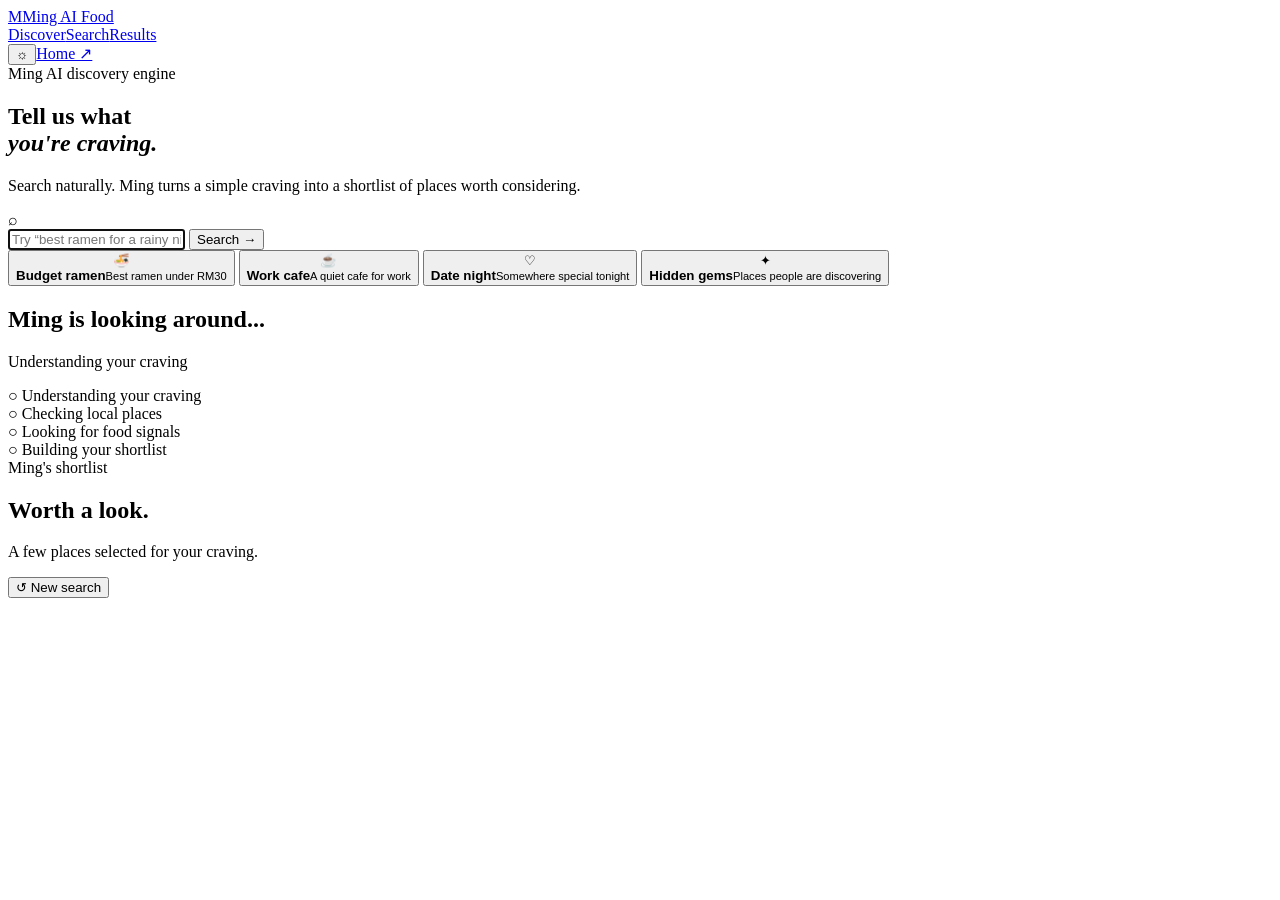
==== search.html @ c179a922 "Search Functions" ====
<!DOCTYPE html>
<html lang="en">
<head>
<meta charset="UTF-8">
<meta name="viewport" content="width=device-width, initial-scale=1.0">
<title>Ming AI Food — Search</title>
<link rel="stylesheet" href="assets/css/style.css">
<link rel="stylesheet" href="assets/css/search.css">
</head>
<body>
<div class="site-shell">
<header class="topbar">
<a class="brand" href="index.html"><span class="brand-mark">M</span><span class="brand-text">Ming AI Food</span></a>
<nav class="desktop-nav"><a href="index.html">Discover</a><a href="search.html" class="active">Search</a><a href="#results">Results</a></nav>
<div class="topbar-actions"><button class="icon-button" id="themeToggle">☼</button><a class="nav-cta" href="index.html">Home ↗</a></div>
</header>

<main class="search-page">
<section class="search-hero">
<div class="eyebrow"><span class="pulse-dot"></span> Ming AI discovery engine</div>
<h1>Tell us what<br><em>you're craving.</em></h1>
<p>Search naturally. Ming turns a simple craving into a shortlist of places worth considering.</p>

<div class="big-search-card" id="searchCard">
<div class="search-icon">⌕</div>
<input id="searchInput" autofocus placeholder="Try “best ramen for a rainy night”">
<button id="searchButton">Search <span>→</span></button>
</div>

<div class="prompt-grid">
<button data-query="Best ramen under RM30"><span>🍜</span><div><strong>Budget ramen</strong><small>Best ramen under RM30</small></div></button>
<button data-query="Quiet cafe for work"><span>☕</span><div><strong>Work cafe</strong><small>A quiet cafe for work</small></div></button>
<button data-query="Date night restaurant"><span>♡</span><div><strong>Date night</strong><small>Somewhere special tonight</small></div></button>
<button data-query="Hidden food gems nearby"><span>✦</span><div><strong>Hidden gems</strong><small>Places people are discovering</small></div></button>
</div>
</section>

<section class="ai-processing" id="processingState">
<div class="processing-orb"><span></span><span></span><span></span></div>
<h2>Ming is looking around...</h2>
<p id="processingText">Understanding your craving</p>
<div class="processing-steps">
<div class="processing-step" data-step="0"><span>○</span> Understanding your craving</div>
<div class="processing-step" data-step="1"><span>○</span> Checking local places</div>
<div class="processing-step" data-step="2"><span>○</span> Looking for food signals</div>
<div class="processing-step" data-step="3"><span>○</span> Building your shortlist</div>
</div>
</section>

<section class="results-section" id="results">
<div class="results-heading">
<div><span class="section-kicker">Ming's shortlist</span><h2>Worth a look.</h2><p id="resultsSubtitle">A few places selected for your craving.</p></div>
<button class="filter-button" id="resetSearch">↺ New search</button>
</div>
<div class="results-grid" id="resultsGrid"></div>
</section>
</main>
<div class="toast" id="toast"></div>
<script src="assets/js/app.js"></script>
<script src="assets/js/search.js"></script>
</body>
</html>
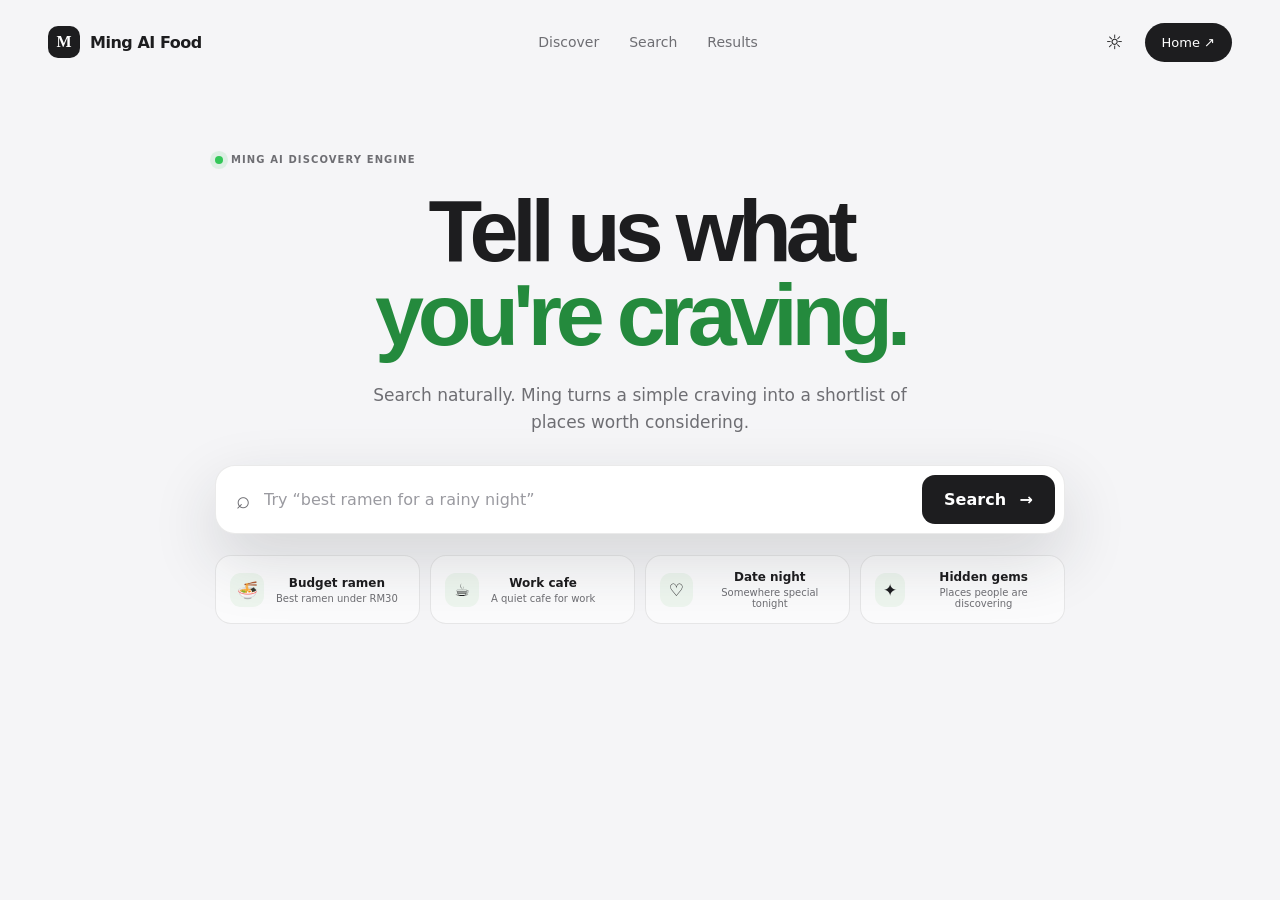
==== commit 586fab29: "Script links commits" ====
--- a/search.html
+++ b/search.html
@@ -4,8 +4,8 @@
 <meta charset="UTF-8">
 <meta name="viewport" content="width=device-width, initial-scale=1.0">
 <title>Ming AI Food — Search</title>
-<link rel="stylesheet" href="assets/css/style.css">
-<link rel="stylesheet" href="assets/css/search.css">
+<link rel="stylesheet" href="style.css">
+<link rel="stylesheet" href="search.css">
 </head>
 <body>
 <div class="site-shell">
@@ -56,7 +56,7 @@
 </section>
 </main>
 <div class="toast" id="toast"></div>
-<script src="assets/js/app.js"></script>
+<script src="app.js"></script>
 <script src="assets/js/search.js"></script>
 </body>
 </html>
--- a/style.css
+++ b/style.css
@@ -0,0 +1 @@
+@import url('https://fonts.googleapis.com/css2?family=DM+Sans:wght@400;500;600;700&family=Manrope:wght@500;600;700;800&display=swap');:root{--bg:#f5f5f7;--card:#fff;--text:#1d1d1f;--muted:#6e6e73;--line:rgba(29,29,31,.09);--green:#34c759;--green-dark:#248a3d;--shadow:0 24px 70px rgba(31,35,42,.11);--radius-xl:32px;--radius-lg:24px}*{box-sizing:border-box}html{scroll-behavior:smooth}body{margin:0;background:var(--bg);color:var(--text);font-family:"DM Sans",system-ui,sans-serif;-webkit-font-smoothing:antialiased}button,input{font:inherit}button{cursor:pointer}a{color:inherit;text-decoration:none}.topbar{max-width:1240px;margin:auto;padding:22px 28px;display:flex;align-items:center;justify-content:space-between;gap:24px}.brand{display:inline-flex;align-items:center;gap:10px;font-weight:700}.brand-mark{width:32px;height:32px;display:grid;place-items:center;border-radius:10px;background:var(--text);color:#fff;font-family:Manrope;font-weight:800}.brand-text{letter-spacing:-.03em}.desktop-nav{display:flex;gap:30px;color:var(--muted);font-size:14px}.desktop-nav a:hover{color:var(--text)}.topbar-actions{display:flex;align-items:center;gap:10px}.icon-button,.nav-cta,.primary-button{border:0;border-radius:999px;transition:.2s}.icon-button{width:40px;height:40px;background:transparent;color:var(--text);font-size:20px}.icon-button:hover{background:rgba(0,0,0,.06)}.nav-cta{padding:12px 17px;background:var(--text);color:#fff;font-size:13px}.nav-cta:hover,.primary-button:hover{transform:translateY(-2px);box-shadow:0 10px 24px rgba(29,29,31,.18)}.hero{max-width:1240px;margin:auto;padding:72px 28px 96px;display:grid;grid-template-columns:1fr 1fr;gap:64px;align-items:center}.eyebrow,.section-kicker,.trend-tag,.mini-label{text-transform:uppercase;letter-spacing:.11em;font-size:10px;font-weight:700;color:var(--muted)}.eyebrow{display:flex;align-items:center;gap:8px;margin-bottom:24px}.pulse-dot{width:8px;height:8px;border-radius:50%;background:var(--green);box-shadow:0 0 0 5px rgba(52,199,89,.12)}h1,h2,h3{margin-top:0}h1,h2{font-family:Manrope;letter-spacing:-.065em}h1{font-size:clamp(52px,6vw,86px);line-height:.98;margin-bottom:26px}h1 em,h2 em{color:var(--green-dark);font-style:normal}.hero-subtitle{max-width:500px;color:var(--muted);font-size:18px;line-height:1.65;margin-bottom:30px}.search-card{position:relative;display:flex;align-items:center;gap:12px;background:var(--card);border:1px solid var(--line);border-radius:18px;padding:8px 8px 8px 18px;box-shadow:0 15px 40px rgba(31,35,42,.08);transition:.25s}.search-card:focus-within{transform:translateY(-2px);box-shadow:0 20px 55px rgba(31,35,42,.15)}.search-icon{color:var(--muted);font-size:24px}.search-card input{flex:1;min-width:0;border:0;outline:0;background:transparent;color:var(--text)}.search-card input::placeholder{color:#9a9aa0}.search-card button,.primary-button{border:0;background:var(--text);color:#fff;border-radius:12px;padding:14px 18px;font-weight:600}.suggestions{position:absolute;z-index:10;top:calc(100% + 8px);left:0;right:0;background:var(--card);border:1px solid var(--line);border-radius:16px;padding:8px;box-shadow:var(--shadow);display:none}.suggestions.active{display:grid}.suggestions button{text-align:left;background:transparent;color:var(--text);border:0;padding:12px;border-radius:10px}.suggestions button:hover{background:var(--bg)}.quick-picks{display:flex;flex-wrap:wrap;gap:8px;margin-top:14px;align-items:center;color:var(--muted);font-size:12px}.quick-picks button{border:1px solid var(--line);background:transparent;border-radius:999px;padding:7px 10px;color:var(--muted);font-size:11px}.quick-picks button:hover{background:var(--card);color:var(--text)}.hero-visual{min-height:520px;position:relative;display:grid;place-items:center}.ambient-glow{position:absolute;width:390px;height:390px;border-radius:50%;background:rgba(52,199,89,.12);filter:blur(50px)}.food-orbit{position:absolute;border:1px solid rgba(52,199,89,.18);border-radius:50%}.orbit-one{width:510px;height:510px;animation:spin 28s linear infinite}.orbit-two{width:410px;height:410px;animation:spin 20s linear infinite reverse}.featured-dish{width:min(420px,80%);position:relative;z-index:2;background:rgba(255,255,255,.84);backdrop-filter:blur(20px);border:1px solid rgba(255,255,255,.9);border-radius:28px;padding:14px;box-shadow:var(--shadow);transform:rotate(2deg);transition:.5s}.featured-dish:hover{transform:rotate(0) translateY(-8px)}.dish-image{height:300px;border-radius:20px;background:linear-gradient(135deg,#dceee1,#f4d9c5 52%,#e8eef5);display:grid;place-items:center;position:relative;overflow:hidden}.dish-image:after{content:"";position:absolute;inset:0;background:radial-gradient(circle at 30% 20%,rgba(255,255,255,.65),transparent 34%)}.dish-emoji{font-size:132px;filter:drop-shadow(0 20px 18px rgba(0,0,0,.12))}.dish-badge{position:absolute;z-index:1;top:14px;left:14px;background:rgba(255,255,255,.78);backdrop-filter:blur(10px);padding:8px 11px;border-radius:999px;font-size:11px;font-weight:700}.dish-info{display:flex;justify-content:space-between;gap:16px;padding:18px 8px 12px}.mini-label{display:block;margin-bottom:8px}.dish-info h3{font-family:Manrope;font-size:22px;letter-spacing:-.04em;margin-bottom:0}.score-pill{display:flex;align-items:center;gap:7px;background:#f1f7f2;border-radius:14px;padding:8px 10px;color:var(--green-dark)}.score-pill strong{font-family:Manrope;font-size:24px}.score-pill span{font-size:9px;line-height:1.1;text-transform:uppercase;letter-spacing:.08em}.dish-meta{display:flex;justify-content:space-between;padding:0 8px 7px;color:var(--muted);font-size:11px}.floating-card{position:absolute;z-index:3;display:flex;align-items:center;gap:10px;background:rgba(255,255,255,.82);backdrop-filter:blur(16px);border:1px solid rgba(255,255,255,.9);padding:12px 14px;border-radius:16px;box-shadow:0 15px 35px rgba(31,35,42,.1);animation:float 5s ease-in-out infinite}.floating-card strong,.floating-card small{display:block}.floating-card strong{font-size:12px}.floating-card small{color:var(--muted);font-size:10px;margin-top:3px}.floating-icon{width:30px;height:30px;display:grid;place-items:center;border-radius:10px;background:#f1f7f2;color:var(--green-dark)}.floating-card-top{top:76px;right:0}.floating-card-bottom{bottom:76px;left:0;animation-delay:-2.5s}.trust-strip{max-width:1240px;margin:auto;padding:18px 28px 64px;display:flex;gap:28px;align-items:center;color:var(--muted);font-size:12px}.source-list{display:flex;flex-wrap:wrap;gap:12px}.source-list span{background:rgba(255,255,255,.62);border:1px solid var(--line);padding:8px 12px;border-radius:999px}.section{max-width:1240px;margin:auto;padding:80px 28px}.section-heading{display:flex;justify-content:space-between;align-items:end;margin-bottom:34px}.section-heading h2{font-size:clamp(38px,5vw,62px);line-height:1;margin:10px 0 0}.text-button{background:transparent;border:0;color:var(--muted);font-weight:600}.text-button:hover{color:var(--text)}.trend-grid{display:grid;grid-template-columns:1.25fr 1fr 1fr;gap:16px}.trend-card{border:1px solid var(--line);background:var(--card);border-radius:24px;overflow:hidden;text-align:left;padding:0;color:var(--text);transition:.3s}.trend-card:hover{transform:translateY(-6px);box-shadow:var(--shadow)}.trend-visual{min-height:230px;display:grid;place-items:center;font-size:92px}.trend-visual span{filter:drop-shadow(0 18px 14px rgba(0,0,0,.12))}.matcha-visual{background:linear-gradient(135deg,#d9eadc,#f5e9c7)}.spicy-visual{background:linear-gradient(135deg,#f5d2c8,#f3e2c9)}.hidden-visual{background:linear-gradient(135deg,#dfe7ef,#e8e0f2)}.trend-content{padding:20px}.trend-tag{color:var(--green-dark);font-size:9px}.trend-content h3{font-family:Manrope;font-size:22px;letter-spacing:-.04em;margin:8px 0}.trend-content p{color:var(--muted);font-size:13px;line-height:1.5;min-height:40px}.trend-link{font-size:12px;font-weight:700}.how-section{border-top:1px solid var(--line)}.centered{display:block;text-align:center;max-width:620px;margin:0 auto 50px}.centered p{color:var(--muted);line-height:1.6;margin:22px auto 0}.steps{display:grid;grid-template-columns:repeat(3,1fr);gap:16px}.step{position:relative;padding:28px;border:1px solid var(--line);background:rgba(255,255,255,.56);border-radius:24px;min-height:270px}.step-number{color:var(--green-dark);font-size:11px;font-weight:700}.step-icon{width:52px;height:52px;display:grid;place-items:center;border-radius:16px;background:#eaf5ec;color:var(--green-dark);font-size:24px;margin:38px 0 22px}.step h3{font-family:Manrope;font-size:20px;letter-spacing:-.04em;margin-bottom:10px}.step p{color:var(--muted);font-size:13px;line-height:1.6}.cta-section{max-width:1184px;margin:40px auto 90px;padding:90px 28px;border-radius:32px;background:#1d1d1f;color:#fff;text-align:center;position:relative;overflow:hidden}.cta-glow{position:absolute;width:420px;height:420px;border-radius:50%;background:rgba(52,199,89,.18);filter:blur(60px);left:50%;top:45%;transform:translate(-50%,-50%)}.cta-section>*:not(.cta-glow){position:relative;z-index:1}.cta-section .section-kicker{color:#a8aaa9}.cta-section h2{font-size:clamp(42px,6vw,72px);line-height:1;margin:18px 0 30px}.cta-section h2 em{color:#8fe6a5}.primary-button{background:#fff;color:#1d1d1f;padding:15px 22px}.footer{max-width:1240px;margin:auto;padding:0 28px 30px;display:flex;justify-content:space-between;gap:30px;color:var(--muted);font-size:12px}.footer p{margin:12px 0 0}.footer-right{display:flex;gap:20px;align-items:end}.toast{position:fixed;left:50%;bottom:24px;transform:translate(-50%,30px);opacity:0;pointer-events:none;background:#1d1d1f;color:#fff;padding:13px 17px;border-radius:999px;font-size:13px;z-index:20;transition:.3s}.toast.show{opacity:1;transform:translate(-50%,0)}.reveal{opacity:0;transform:translateY(24px);transition:opacity .8s,transform .8s}.reveal.visible{opacity:1;transform:translateY(0)}.reveal-delay{transition-delay:.12s}.reveal-delay-2{transition-delay:.24s}@keyframes float{0%,100%{transform:translateY(0)}50%{transform:translateY(-10px)}}@keyframes spin{to{transform:rotate(360deg)}}body.dark{--bg:#101112;--card:#1c1d1f;--text:#f5f5f7;--muted:#a1a1a6;--line:rgba(255,255,255,.1);--green-dark:#8fe6a5}body.dark .brand-mark,body.dark .nav-cta,body.dark .search-card button{background:#fff;color:#1d1d1f}body.dark .featured-dish,body.dark .floating-card{background:rgba(28,29,31,.82);border-color:rgba(255,255,255,.1)}body.dark .source-list span,body.dark .step{background:rgba(28,29,31,.7)}body.dark .search-card,body.dark .suggestions{background:var(--card)}body.dark .suggestions button:hover{background:#28292b}@media(max-width:900px){.desktop-nav{display:none}.hero{grid-template-columns:1fr;padding-top:42px}.hero-visual{min-height:470px}.trend-grid{grid-template-columns:1fr 1fr}.trend-card-large{grid-column:span 2}}@media(max-width:620px){.topbar{padding:16px 18px}.brand-text{font-size:14px}.nav-cta{padding:10px 12px}.hero,.section{padding-left:18px;padding-right:18px}h1{font-size:52px}.hero-subtitle{font-size:16px}.search-card{flex-wrap:wrap}.search-card input{width:calc(100% - 50px)}.search-card button{width:100%}.quick-picks{align-items:flex-start;flex-direction:column}.hero-visual{min-height:420px}.orbit-one{width:380px;height:380px}.orbit-two{width:310px;height:310px}.featured-dish{width:90%}.dish-image{height:240px}.floating-card{transform:scale(.85)}.floating-card-top{right:-18px}.floating-card-bottom{left:-18px}.trust-strip{padding-left:18px;padding-right:18px;flex-direction:column;align-items:flex-start}.section-heading{align-items:flex-start;flex-direction:column;gap:16px}.trend-grid,.steps{grid-template-columns:1fr}.trend-card-large{grid-column:auto}.footer{padding-left:18px;padding-right:18px;flex-direction:column}.footer-right{align-items:flex-start;flex-direction:column;gap:8px}}
--- a/search.css
+++ b/search.css
@@ -0,0 +1,72 @@
+/* Day 2 Search Experience */
+.search-page{max-width:1240px;margin:0 auto;padding:70px 28px 100px}
+.search-hero{max-width:850px;margin:0 auto;text-align:center}
+.search-hero h1{font-family:Manrope,sans-serif;font-size:clamp(52px,7vw,88px);line-height:.96;letter-spacing:-.07em;margin:18px 0 24px}
+.search-hero p{max-width:560px;margin:0 auto 32px;color:var(--muted);font-size:17px;line-height:1.6}
+.big-search-card{display:flex;align-items:center;gap:12px;background:var(--card);border:1px solid var(--line);border-radius:20px;padding:9px 9px 9px 20px;box-shadow:0 18px 50px rgba(31,35,42,.1);transition:.25s ease}
+.big-search-card:focus-within{transform:translateY(-3px);box-shadow:0 25px 65px rgba(31,35,42,.16)}
+.big-search-card input{flex:1;min-width:0;border:0;outline:0;background:transparent;color:var(--text);font-size:16px}
+.big-search-card input::placeholder{color:#9a9aa0}
+.big-search-card button{border:0;border-radius:13px;background:var(--text);color:#fff;padding:15px 22px;font-weight:700}
+.big-search-card button span{margin-left:8px}
+.prompt-grid{display:grid;grid-template-columns:repeat(4,1fr);gap:10px;margin-top:18px;text-align:left}
+.prompt-grid button{display:flex;align-items:center;gap:12px;padding:14px;background:rgba(255,255,255,.6);border:1px solid var(--line);border-radius:16px;color:var(--text);transition:.25s ease}
+.prompt-grid button:hover{background:var(--card);transform:translateY(-3px);box-shadow:0 12px 30px rgba(31,35,42,.08)}
+.prompt-grid button>span{width:34px;height:34px;display:grid;place-items:center;border-radius:11px;background:#eef6ef;font-size:17px}
+.prompt-grid strong,.prompt-grid small{display:block}
+.prompt-grid strong{font-size:12px}
+.prompt-grid small{font-size:10px;color:var(--muted);margin-top:3px}
+
+.ai-processing{display:none;max-width:620px;margin:70px auto 0;text-align:center;padding:54px 28px;border:1px solid var(--line);background:rgba(255,255,255,.55);border-radius:28px}
+.ai-processing.active{display:block;animation:fadeUp .5s ease}
+.processing-orb{width:78px;height:78px;margin:0 auto 24px;border-radius:50%;background:radial-gradient(circle,#8fe6a5 0 12%,#34c759 32%,rgba(52,199,89,.15) 64%,transparent 70%);position:relative;animation:pulseOrb 2s ease-in-out infinite}
+.processing-orb span{position:absolute;inset:0;border:1px solid rgba(52,199,89,.4);border-radius:50%;animation:orbRing 2s ease-out infinite}
+.processing-orb span:nth-child(2){animation-delay:.55s}.processing-orb span:nth-child(3){animation-delay:1.1s}
+.ai-processing h2{font-family:Manrope;font-size:26px;letter-spacing:-.05em;margin-bottom:8px}
+.ai-processing>p{color:var(--muted);font-size:14px;margin-bottom:24px}
+.processing-steps{display:grid;gap:8px;text-align:left;max-width:360px;margin:0 auto}
+.processing-step{font-size:12px;color:#a1a1a6;padding:10px 12px;border-radius:10px;transition:.4s ease}
+.processing-step.active{color:var(--text);background:rgba(52,199,89,.1)}
+.processing-step.done{color:var(--green-dark)}
+.processing-step span{display:inline-block;width:22px;color:var(--green-dark)}
+
+.results-section{display:none;margin-top:80px}
+.results-section.active{display:block;animation:fadeUp .65s ease}
+.results-heading{display:flex;justify-content:space-between;align-items:end;margin-bottom:26px}
+.results-heading h2{font-family:Manrope;font-size:clamp(38px,5vw,60px);letter-spacing:-.065em;margin:9px 0 4px}
+.results-heading p{color:var(--muted);margin:0;font-size:14px}
+.filter-button{border:1px solid var(--line);background:transparent;border-radius:999px;padding:11px 15px;color:var(--muted);font-weight:600}
+.filter-button:hover{background:var(--card);color:var(--text)}
+.results-grid{display:grid;grid-template-columns:repeat(3,1fr);gap:16px}
+.restaurant-card{background:var(--card);border:1px solid var(--line);border-radius:22px;overflow:hidden;transition:.3s ease;animation:cardIn .6s ease both}
+.restaurant-card:hover{transform:translateY(-7px);box-shadow:var(--shadow)}
+.restaurant-image{height:220px;display:grid;place-items:center;position:relative;font-size:84px}
+.restaurant-image.ramen{background:linear-gradient(135deg,#e9d4c5,#f2e6d6)}
+.restaurant-image.cafe{background:linear-gradient(135deg,#dbe9df,#f2e6ca)}
+.restaurant-image.grill{background:linear-gradient(135deg,#e9d5d2,#eadfce)}
+.restaurant-image .trending-badge{position:absolute;top:14px;left:14px;padding:7px 10px;border-radius:999px;background:rgba(255,255,255,.78);font-size:10px;font-weight:700}
+.save-button{position:absolute;top:12px;right:12px;width:36px;height:36px;border:0;border-radius:50%;background:rgba(255,255,255,.82);font-size:18px;color:#1d1d1f}
+.restaurant-info{padding:18px}
+.restaurant-top{display:flex;justify-content:space-between;gap:10px}
+.restaurant-info h3{font-family:Manrope;font-size:20px;letter-spacing:-.04em;margin:0 0 5px}
+.restaurant-type{font-size:11px;color:var(--muted)}
+.score{display:flex;align-items:center;gap:4px;color:var(--green-dark);font-weight:800}
+.score small{font-size:9px;font-weight:600;color:var(--muted)}
+.restaurant-description{color:var(--muted);font-size:12px;line-height:1.55;margin:16px 0}
+.restaurant-meta{display:flex;gap:8px;flex-wrap:wrap}
+.restaurant-meta span{font-size:10px;padding:7px 9px;border-radius:999px;background:var(--bg);color:var(--muted)}
+.restaurant-footer{display:flex;justify-content:space-between;align-items:center;margin-top:17px;padding-top:14px;border-top:1px solid var(--line);font-size:11px;color:var(--muted)}
+.view-button{border:0;background:transparent;color:var(--text);font-weight:700}
+
+@keyframes fadeUp{from{opacity:0;transform:translateY(20px)}to{opacity:1;transform:translateY(0)}}
+@keyframes cardIn{from{opacity:0;transform:translateY(18px)}to{opacity:1;transform:translateY(0)}}
+@keyframes pulseOrb{0%,100%{transform:scale(.92);filter:brightness(1)}50%{transform:scale(1.06);filter:brightness(1.15)}}
+@keyframes orbRing{0%{transform:scale(.65);opacity:.9}100%{transform:scale(2.1);opacity:0}}
+
+body.dark .prompt-grid button{background:rgba(28,29,31,.7)}
+body.dark .ai-processing{background:rgba(28,29,31,.7)}
+body.dark .restaurant-meta span{background:#28292b}
+body.dark .big-search-card button{background:#fff;color:#1d1d1f}
+
+@media(max-width:900px){.prompt-grid{grid-template-columns:repeat(2,1fr)}.results-grid{grid-template-columns:1fr 1fr}}
+@media(max-width:620px){.search-page{padding:42px 18px 70px}.big-search-card{flex-wrap:wrap}.big-search-card input{width:calc(100% - 50px)}.big-search-card button{width:100%}.prompt-grid,.results-grid{grid-template-columns:1fr}.results-heading{align-items:flex-start;flex-direction:column;gap:16px}}
